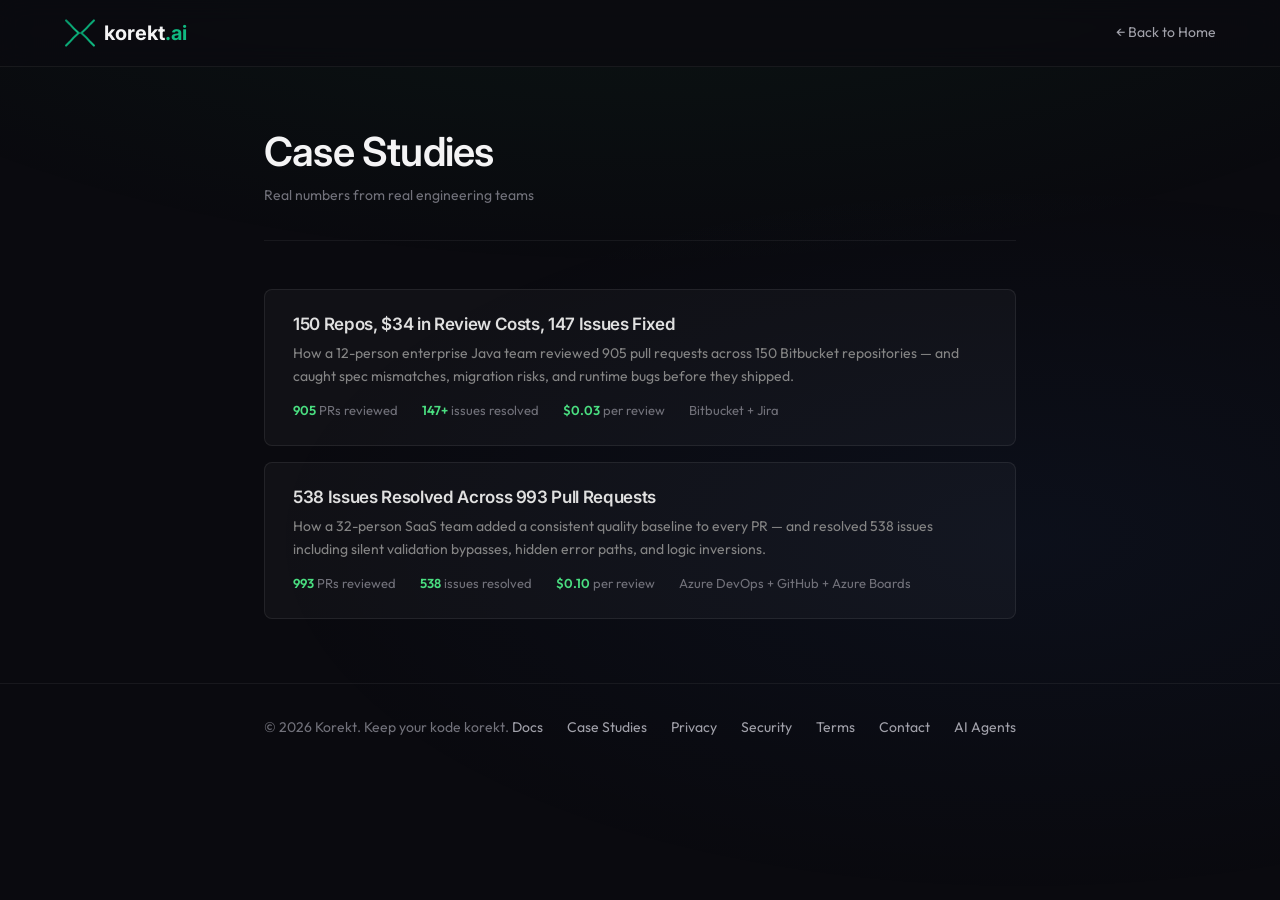
==== case-studies.html @ b0cb1fc1 "Case studies" ====
<!DOCTYPE html>
<html lang="en">
<head>
  <meta charset="UTF-8">
  <meta name="viewport" content="width=device-width, initial-scale=1.0">
  <title>Case Studies - Korekt AI</title>
  <meta name="description" content="How engineering teams use Korekt AI to catch issues before they ship — real numbers from real teams.">

  <!-- Canonical & LLM -->
  <link rel="canonical" href="https://korekt.ai/case-studies.html">
  <link rel="alternate" type="text/plain" href="https://korekt.ai/llms.txt" title="LLM-friendly content">

  <!-- Open Graph -->
  <meta property="og:type" content="website">
  <meta property="og:url" content="https://korekt.ai/case-studies.html">
  <meta property="og:title" content="Case Studies - Korekt AI">
  <meta property="og:description" content="How engineering teams use Korekt AI to catch issues before they ship — real numbers from real teams.">
  <meta property="og:image" content="https://korekt.ai/og-image.png">
  <meta property="og:site_name" content="Korekt AI">

  <!-- Twitter Card -->
  <meta name="twitter:card" content="summary">
  <meta name="twitter:title" content="Case Studies - Korekt AI">
  <meta name="twitter:description" content="How engineering teams use Korekt AI to catch issues before they ship — real numbers from real teams.">
  <meta name="twitter:image" content="https://korekt.ai/og-image.png">

  <!-- Favicon -->
  <link rel="icon" type="image/svg+xml" href="favicon.svg">
  <link rel="apple-touch-icon" href="apple-touch-icon.png">

  <!-- Fonts -->
  <link rel="preconnect" href="https://fonts.googleapis.com">
  <link rel="preconnect" href="https://fonts.gstatic.com" crossorigin>
  <link href="https://fonts.googleapis.com/css2?family=Inter:wght@400;500;600;700&family=Outfit:wght@300;400;500;600;700&display=swap" rel="stylesheet">

  <!-- Styles -->
  <link rel="stylesheet" href="styles.css">
  <style>
    .container {
      max-width: 800px;
    }
    nav .container {
      max-width: 1200px;
    }
    .case-studies-grid {
      display: grid;
      grid-template-columns: 1fr;
      gap: 16px;
      margin-top: 8px;
    }
    .case-study-card {
      background: rgba(255, 255, 255, 0.03);
      border: 1px solid rgba(255, 255, 255, 0.08);
      border-radius: 8px;
      padding: 24px 28px;
      text-decoration: none;
      transition: border-color 0.2s ease, background 0.2s ease;
    }
    .case-study-card:hover {
      border-color: rgba(255, 255, 255, 0.2);
      background: rgba(255, 255, 255, 0.05);
      text-decoration: none;
    }
    .case-study-card h3 {
      color: #e0e0e0;
      font-size: 17px;
      font-weight: 600;
      margin: 0 0 8px;
    }
    .case-study-card p {
      color: #858585;
      font-size: 14px;
      margin: 0 0 12px;
      line-height: 1.6;
    }
    .case-study-card .stats {
      display: flex;
      gap: 24px;
      flex-wrap: wrap;
    }
    .case-study-card .stat {
      font-size: 13px;
      color: var(--text-muted);
    }
    .case-study-card .stat strong {
      color: var(--green-400);
      font-weight: 600;
    }
  </style>
</head>
<body>
  <nav>
    <div class="container">
      <a href="/" class="logo">
        <div class="logo-icon">
          <svg viewBox="-3 -1 46 42" xmlns="http://www.w3.org/2000/svg">
            <defs>
              <linearGradient id="logoGrad" x1="0%" y1="0%" x2="100%" y2="100%">
                <stop offset="0%" style="stop-color:#059669"/>
                <stop offset="100%" style="stop-color:#10b981"/>
              </linearGradient>
            </defs>
            <path d="M18 20 Q10 13 5 7 Q2 4 0 2" stroke="url(#logoGrad)" stroke-width="3" stroke-linecap="round" fill="none"/>
            <path d="M18 20 Q10 27 5 33 Q2 36 0 38" stroke="url(#logoGrad)" stroke-width="3" stroke-linecap="round" fill="none"/>
            <path d="M22 20 Q30 13 35 7 Q38 4 40 2" stroke="url(#logoGrad)" stroke-width="3" stroke-linecap="round" fill="none"/>
            <path d="M22 20 Q30 27 35 33 Q38 36 40 38" stroke="url(#logoGrad)" stroke-width="3" stroke-linecap="round" fill="none"/>
          </svg>
        </div>
        <span>korekt<span class="text-green">.ai</span></span>
      </a>
      <a href="/" class="nav-link">&larr; Back to Home</a>
    </div>
  </nav>

  <main class="content">
    <div class="container">
      <div class="page-header">
        <h1>Case Studies</h1>
        <p class="last-updated">Real numbers from real engineering teams</p>
      </div>

      <div class="case-studies-grid">
        <a href="case-study-enterprise-java.html" class="case-study-card">
          <h3>150 Repos, $34 in Review Costs, 147 Issues Fixed</h3>
          <p>How a 12-person enterprise Java team reviewed 905 pull requests across 150 Bitbucket repositories — and caught spec mismatches, migration risks, and runtime bugs before they shipped.</p>
          <div class="stats">
            <span class="stat"><strong>905</strong> PRs reviewed</span>
            <span class="stat"><strong>147+</strong> issues resolved</span>
            <span class="stat"><strong>$0.03</strong> per review</span>
            <span class="stat">Bitbucket + Jira</span>
          </div>
        </a>

        <a href="case-study-saas-team.html" class="case-study-card">
          <h3>538 Issues Resolved Across 993 Pull Requests</h3>
          <p>How a 32-person SaaS team added a consistent quality baseline to every PR — and resolved 538 issues including silent validation bypasses, hidden error paths, and logic inversions.</p>
          <div class="stats">
            <span class="stat"><strong>993</strong> PRs reviewed</span>
            <span class="stat"><strong>538</strong> issues resolved</span>
            <span class="stat"><strong>$0.10</strong> per review</span>
            <span class="stat">Azure DevOps + GitHub + Azure Boards</span>
          </div>
        </a>
      </div>
    </div>
  </main>

  <footer>
    <div class="container">
      <div class="footer-text">
        &copy; 2026 Korekt. Keep your kode korekt.
      </div>
      <div class="footer-links">
        <a href="docs.html">Docs</a>
        <a href="case-studies.html">Case Studies</a>
        <a href="privacy.html">Privacy</a>
        <a href="security.html">Security</a>
        <a href="terms.html">Terms</a>
        <a href="mailto:hello@korekt.ai">Contact</a>
        <a href="llms.txt">AI Agents</a>
      </div>
    </div>
  </footer>
</body>
</html>
---- styles.css ----
/* ============================================
   SHARED STYLES - korekt.ai
   Common styles used across all pages
   ============================================ */

:root {
  /* Colors */
  --bg-deep: #050508;
  --bg-base: #0a0a0f;
  --bg-surface: #12121a;
  --bg-elevated: #1a1a24;
  --bg-hover: #22222e;

  --green-500: #22c55e;
  --green-400: #4ade80;
  --green-600: #16a34a;
  --green-glow: rgba(34, 197, 94, 0.15);

  --blue-500: #3b82f6;
  --blue-400: #60a5fa;

  --amber-500: #f59e0b;
  --amber-400: #fbbf24;

  --yellow-500: #eab308;
  --orange-500: #f97316;

  --red-500: #ef4444;
  --red-400: #f87171;

  --text-primary: #f4f4f5;
  --text-secondary: #a1a1aa;
  --text-muted: #71717a;
  --text-dim: #52525b;

  --border: rgba(255, 255, 255, 0.06);
  --border-hover: rgba(255, 255, 255, 0.1);

  /* Typography */
  --font-display: 'Inter', sans-serif;
  --font-body: 'Outfit', sans-serif;
  --font-mono: 'JetBrains Mono', monospace;

  /* Spacing */
  --section-padding: clamp(4rem, 10vw, 8rem);
  --container-max: 1200px;

  /* Transitions */
  --ease-out-expo: cubic-bezier(0.16, 1, 0.3, 1);
}

/* ============================================
   RESET & BASE
   ============================================ */
*, *::before, *::after {
  box-sizing: border-box;
  margin: 0;
  padding: 0;
}

html {
  scroll-behavior: smooth;
  -webkit-font-smoothing: antialiased;
  -moz-osx-font-smoothing: grayscale;
}

body {
  font-family: var(--font-body);
  background: var(--bg-base);
  color: var(--text-primary);
  line-height: 1.7;
  min-height: 100vh;
}

/* Background texture */
body::before {
  content: '';
  position: fixed;
  inset: 0;
  background:
    radial-gradient(ellipse 80% 50% at 50% -20%, rgba(34, 197, 94, 0.08), transparent),
    radial-gradient(ellipse 60% 40% at 80% 60%, rgba(59, 130, 246, 0.05), transparent);
  pointer-events: none;
  z-index: -1;
}

a {
  color: var(--green-400);
  text-decoration: none;
}

a:hover {
  text-decoration: underline;
}

img {
  max-width: 100%;
  display: block;
}

/* ============================================
   LAYOUT
   ============================================ */
.container {
  max-width: var(--container-max);
  margin: 0 auto;
  padding: 0 1.5rem;
}

section {
  padding: var(--section-padding) 0;
}

/* ============================================
   TYPOGRAPHY
   ============================================ */
h1, h2, h3, h4 {
  font-family: var(--font-display);
  font-weight: 600;
  letter-spacing: -0.02em;
  line-height: 1.2;
}

h1 {
  font-size: clamp(2.5rem, 6vw, 4rem);
}

h2 {
  font-size: clamp(1.75rem, 4vw, 2.5rem);
  margin-bottom: 1rem;
}

h3 {
  font-size: 1.25rem;
}

.text-gradient {
  background: linear-gradient(135deg, var(--green-400), var(--blue-400));
  -webkit-background-clip: text;
  -webkit-text-fill-color: transparent;
  background-clip: text;
}

.text-muted {
  color: var(--text-secondary);
}

.text-green {
  color: #10b981;
}

/* ============================================
   NAVIGATION
   ============================================ */
nav {
  position: fixed;
  top: 0;
  left: 0;
  right: 0;
  z-index: 100;
  padding: 1rem 0;
  background: rgba(10, 10, 15, 0.8);
  backdrop-filter: blur(12px);
  border-bottom: 1px solid var(--border);
}

nav .container {
  display: flex;
  justify-content: space-between;
  align-items: center;
}

.logo {
  font-family: 'Inter', sans-serif;
  font-size: 1.25rem;
  font-weight: 700;
  display: flex;
  align-items: center;
  gap: 0.5rem;
  color: var(--text-primary);
}

.logo:hover {
  text-decoration: none;
}

.logo-icon {
  width: 32px;
  height: 32px;
  display: flex;
  align-items: center;
  justify-content: center;
}

.logo-icon svg {
  width: 100%;
  height: 100%;
}

.nav-link {
  color: var(--text-secondary);
  font-size: 0.875rem;
  transition: color 0.2s;
}

.nav-link:hover {
  color: var(--text-primary);
  text-decoration: none;
}

.nav-cta {
  padding: 0.625rem 1.25rem;
  background: var(--green-500);
  color: var(--bg-deep);
  border-radius: 8px;
  font-weight: 600;
  font-size: 0.875rem;
  transition: all 0.2s var(--ease-out-expo);
}

.nav-cta:hover {
  background: var(--green-400);
  transform: translateY(-1px);
  box-shadow: 0 4px 20px var(--green-glow);
  text-decoration: none;
}

/* ============================================
   BUTTONS
   ============================================ */
.btn {
  display: inline-flex;
  align-items: center;
  gap: 0.5rem;
  padding: 0.875rem 1.5rem;
  border-radius: 10px;
  font-weight: 600;
  font-size: 0.9375rem;
  transition: all 0.25s var(--ease-out-expo);
  cursor: pointer;
  border: none;
}

.btn-primary {
  background: var(--green-500);
  color: var(--bg-deep);
}

.btn-primary:hover {
  background: var(--green-400);
  transform: translateY(-2px);
  box-shadow: 0 8px 30px var(--green-glow);
  text-decoration: none;
}

.btn-secondary {
  background: var(--bg-surface);
  color: var(--text-primary);
  border: 1px solid var(--border);
}

.btn-secondary:hover {
  background: var(--bg-elevated);
  border-color: var(--border-hover);
  text-decoration: none;
}

/* ============================================
   FOOTER
   ============================================ */
footer {
  padding: 2rem 0;
  border-top: 1px solid var(--border);
}

footer .container {
  display: flex;
  justify-content: space-between;
  align-items: center;
}

.footer-text {
  color: var(--text-muted);
  font-size: 0.875rem;
}

.footer-links {
  display: flex;
  gap: 1.5rem;
}

.footer-links a {
  color: var(--text-secondary);
  font-size: 0.875rem;
  transition: color 0.2s;
}

.footer-links a:hover {
  color: var(--text-primary);
  text-decoration: none;
}

/* ============================================
   CONTENT PAGES (docs, privacy, terms)
   ============================================ */
.content {
  padding: 8rem 0 4rem;
}

.page-header {
  margin-bottom: 3rem;
  padding-bottom: 2rem;
  border-bottom: 1px solid var(--border);
}

.page-header h1 {
  font-size: 2.5rem;
  margin-bottom: 0.5rem;
}

.last-updated {
  color: var(--text-muted);
  font-size: 0.875rem;
}

/* Policy sections (privacy, terms) */
.policy-section {
  margin-bottom: 2.5rem;
}

.policy-section h2 {
  font-size: 1.25rem;
  margin-bottom: 1rem;
  color: var(--text-primary);
}

.policy-section p {
  color: var(--text-secondary);
  margin-bottom: 1rem;
}

.policy-section ul {
  color: var(--text-secondary);
  margin-left: 1.5rem;
  margin-bottom: 1rem;
}

.policy-section li {
  margin-bottom: 0.5rem;
}

.policy-section strong {
  color: var(--text-primary);
}

/* Markdown body (docs) */
.markdown-body h1 {
  font-family: var(--font-display);
  font-size: 2.5rem;
  font-weight: 700;
  margin-bottom: 1rem;
  padding-bottom: 1rem;
  border-bottom: 1px solid var(--border);
}

.markdown-body h2 {
  font-family: var(--font-display);
  font-size: 1.5rem;
  font-weight: 600;
  margin-top: 3rem;
  margin-bottom: 1rem;
  color: var(--green-400);
}

.markdown-body h3 {
  font-family: var(--font-display);
  font-size: 1.125rem;
  font-weight: 600;
  margin-top: 2rem;
  margin-bottom: 0.75rem;
}

.markdown-body p {
  color: var(--text-secondary);
  margin-bottom: 1rem;
}

.markdown-body ul, .markdown-body ol {
  color: var(--text-secondary);
  margin-bottom: 1rem;
  padding-left: 1.5rem;
}

.markdown-body li {
  margin-bottom: 0.5rem;
}

.markdown-body strong {
  color: var(--text-primary);
  font-weight: 600;
}

.markdown-body code {
  font-family: var(--font-mono);
  font-size: 0.875em;
  background: var(--bg-surface);
  padding: 0.2em 0.4em;
  border-radius: 4px;
  color: var(--green-400);
}

.markdown-body pre {
  background: var(--bg-surface);
  border: 1px solid var(--border);
  border-radius: 8px;
  padding: 1rem 1.25rem;
  overflow-x: auto;
  margin-bottom: 1.5rem;
}

.markdown-body pre code {
  background: none;
  padding: 0;
  font-size: 0.875rem;
  color: var(--text-primary);
  line-height: 1.6;
}

/* ============================================
   RESPONSIVE
   ============================================ */
@media (max-width: 768px) {
  .page-header h1,
  .markdown-body h1 {
    font-size: 1.75rem;
  }

  .markdown-body h2 {
    font-size: 1.25rem;
  }

  .markdown-body pre {
    padding: 0.75rem 1rem;
    font-size: 0.8rem;
  }

  footer .container {
    flex-direction: column;
    gap: 1rem;
    text-align: center;
  }
}
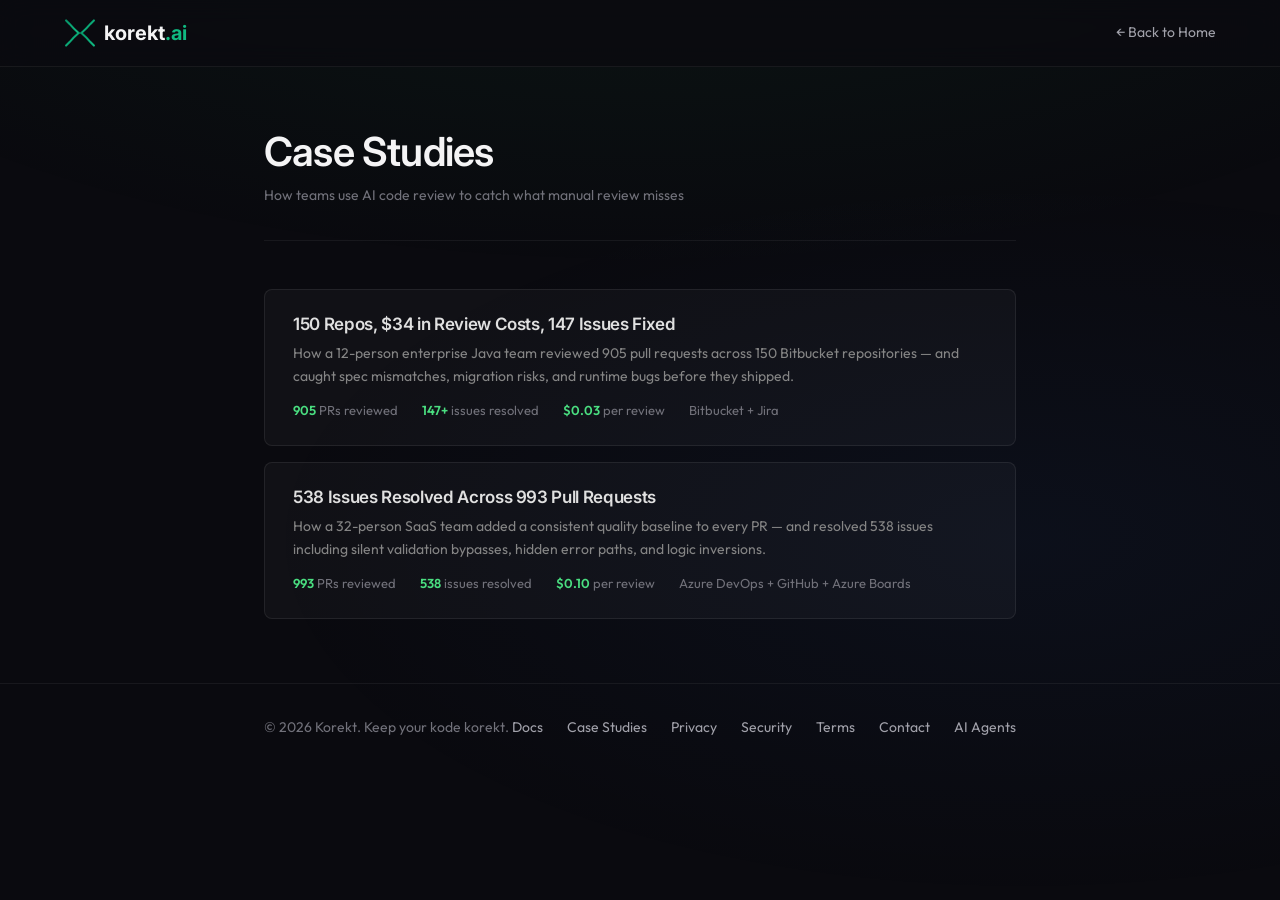
==== commit 0b09ac03: "Updates SEO meta tags and copy across documentation and marketing pages to emphasize ticket complian" ====
--- a/case-studies.html
+++ b/case-studies.html
@@ -3,8 +3,8 @@
 <head>
   <meta charset="UTF-8">
   <meta name="viewport" content="width=device-width, initial-scale=1.0">
-  <title>Case Studies - Korekt AI</title>
-  <meta name="description" content="How engineering teams use Korekt AI to catch issues before they ship — real numbers from real teams.">
+  <title>AI Code Review Case Studies — Korekt</title>
+  <meta name="description" content="How engineering teams use AI code review to catch issues before they ship — real numbers from production usage.">
 
   <!-- Canonical & LLM -->
   <link rel="canonical" href="https://korekt.ai/case-studies.html">
@@ -13,15 +13,15 @@
   <!-- Open Graph -->
   <meta property="og:type" content="website">
   <meta property="og:url" content="https://korekt.ai/case-studies.html">
-  <meta property="og:title" content="Case Studies - Korekt AI">
-  <meta property="og:description" content="How engineering teams use Korekt AI to catch issues before they ship — real numbers from real teams.">
+  <meta property="og:title" content="AI Code Review Case Studies — Korekt">
+  <meta property="og:description" content="How engineering teams use AI code review to catch issues before they ship — real numbers from production usage.">
   <meta property="og:image" content="https://korekt.ai/og-image.png">
   <meta property="og:site_name" content="Korekt AI">
 
   <!-- Twitter Card -->
   <meta name="twitter:card" content="summary">
-  <meta name="twitter:title" content="Case Studies - Korekt AI">
-  <meta name="twitter:description" content="How engineering teams use Korekt AI to catch issues before they ship — real numbers from real teams.">
+  <meta name="twitter:title" content="AI Code Review Case Studies — Korekt">
+  <meta name="twitter:description" content="How engineering teams use AI code review to catch issues before they ship — real numbers from production usage.">
   <meta name="twitter:image" content="https://korekt.ai/og-image.png">
 
   <!-- Favicon -->
@@ -116,7 +116,7 @@
     <div class="container">
       <div class="page-header">
         <h1>Case Studies</h1>
-        <p class="last-updated">Real numbers from real engineering teams</p>
+        <p class="last-updated">How teams use AI code review to catch what manual review misses</p>
       </div>
 
       <div class="case-studies-grid">
